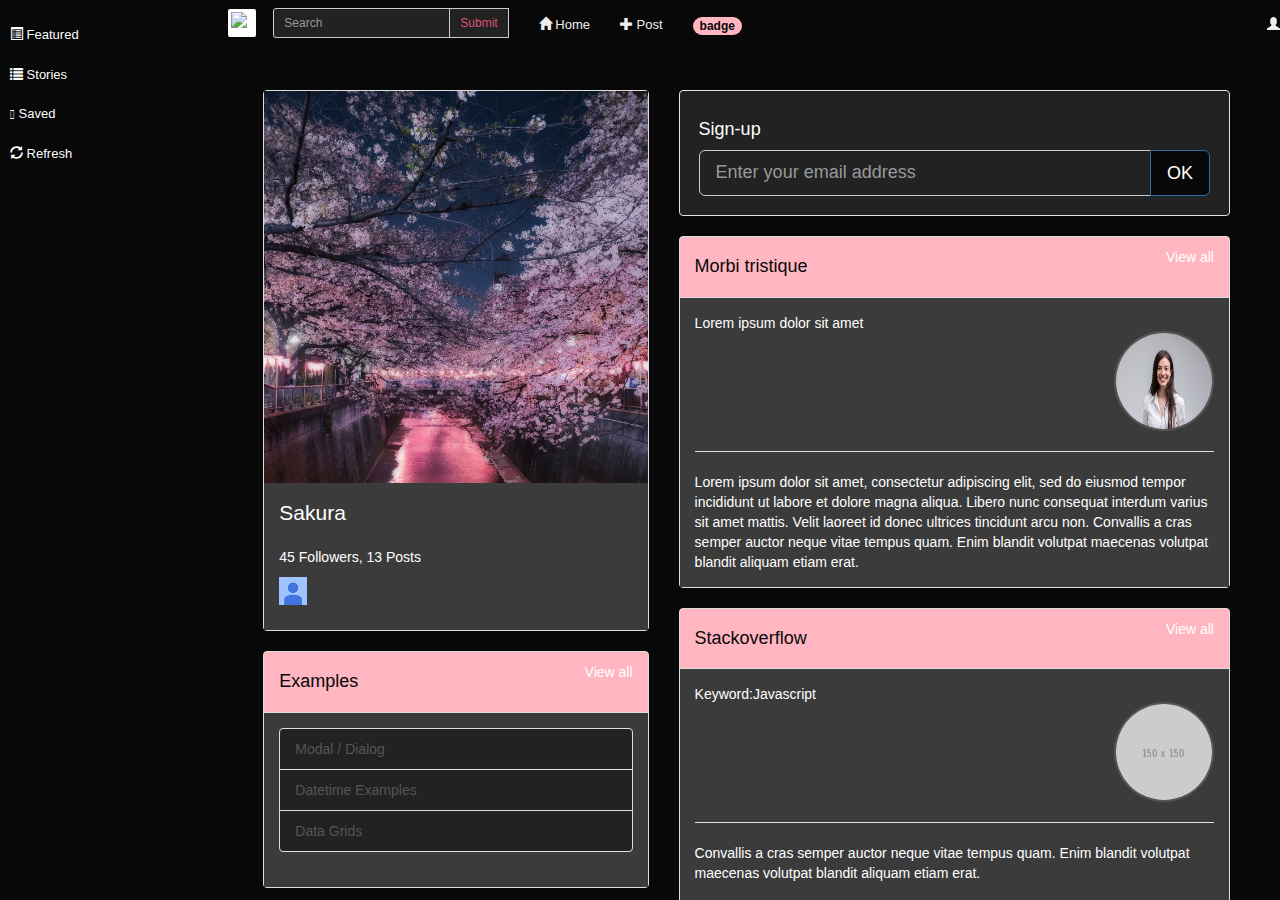
==== templates/logged_in.html @ 0c2e1bd7 "all files" ====
<!DOCTYPE html>
<html lang="en">
<head>
    <meta http-equiv="content-type" content="text/html; charset=UTF-8">
    <meta charset="utf-8">
    <title>Sakura</title>
    <link rel="icon" type="image/x-icon" href="../static/css/favi.png"/>
    <meta name="viewport" content="width=device-width, initial-scale=1, maximum-scale=1">
    <link href="../static/css/bootstrap.css" rel="stylesheet">
    <!--[if lt IE 9]>
    <script src="//html5shim.googlecode.com/svn/trunk/html5.js"></script>
    <![endif]-->
    <link href="../static/css/styles_page_two.css" rel="stylesheet">
</head>

<body>

<div class="wrapper">
    <div class="box">
        <div class="row row-offcanvas row-offcanvas-left">

            <!-- sidebar -->
            <div class="column col-sm-2 col-xs-1 sidebar-offcanvas" id="sidebar">

                <ul class="nav">
                    <li><a href="#" data-toggle="offcanvas" class="visible-xs text-center"><i
                            class="glyphicon glyphicon-chevron-right"></i></a></li>
                </ul>
                <ul class="nav hidden-xs list-unstyled hidden-xs" id="lg-menu sidebar-footer">
                    <li class="active"><a href="#featured"><i class="glyphicon glyphicon-list-alt"></i> Featured</a>
                    </li>
                    <li><a href="#stories"><i class="glyphicon glyphicon-list"></i> Stories</a></li>
                    <li><a href="#"><i class="glyphicon glyphicon-paperclip"></i> Saved</a></li>
                    <li><a href="#"><i class="glyphicon glyphicon-refresh"></i> Refresh</a></li>
                </ul>
                <!-- <ul class="list-unstyled hidden-xs" id="sidebar-footer">
                       <li>
                         <a href="http://usebootstrap.com/theme/facebook"><h3>Bootstrap</h3> <i class="glyphicon glyphicon-heart-empty"></i> Bootply</a>
                       </li>
                   </ul> -->

                <!-- tiny only nav-->
                <ul class="nav visible-xs" id="xs-menu">
                    <li><a href="#featured" class="text-center"><i class="glyphicon glyphicon-list-alt"></i></a></li>
                    <li><a href="#stories" class="text-center"><i class="glyphicon glyphicon-list"></i></a></li>
                    <li><a href="#" class="text-center"><i class="glyphicon glyphicon-paperclip"></i></a></li>
                    <li><a href="#" class="text-center"><i class="glyphicon glyphicon-refresh"></i></a></li>
                </ul>

            </div>
            <!-- /sidebar -->

            <!-- main right col -->
            <div class="column col-sm-10 col-xs-11" id="main">

                <!-- top nav -->
                <div class="navbar navbar-blue navbar-static-top">
                    <div class="navbar-header">
                        <button class="navbar-toggle" type="button" data-toggle="collapse"
                                data-target=".navbar-collapse">
                            <span class="sr-only">Toggle</span>
                            <span class="icon-bar"></span>
                            <span class="icon-bar"></span>
                            <span class="icon-bar"></span>
                        </button>
                        <a href="/"><img src="../static/images/sakura.png" alt="Sakura logo" class="logo"></a>
                    </div>
                    <nav class="collapse navbar-collapse" role="navigation">
                        <form class="navbar-form navbar-left" method="POST">
                            <div class="input-group input-group-sm" style="max-width:360px;">
                                <input class="form-control" placeholder="Search" name="srch-term" id="srch-term"
                                       type="text">
                                <div class="input-group-btn">
                                    <input class="btn btn-default" name="srch-term" id="search" type="submit"><i
                                        class="glyphicon glyphicon-search"></i></input>
                                </div>
                            </div>
                        </form>
                        <ul class="nav navbar-nav">
                            <li>
                                <a href="#"><i class="glyphicon glyphicon-home"></i> Home</a>
                            </li>
                            <li>
                                <a href="#postModal" role="button" data-toggle="modal"><i
                                        class="glyphicon glyphicon-plus"></i> Post</a>
                            </li>
                            <li>
                                <a href="#"><span class="badge">badge</span></a>
                            </li>
                            <li>
                                <div id="google_translate_element">
                                </div>
                                <script>
                                    function googleTranslateElementInit() {
                                        new google.translate.TranslateElement(
                                            {pageLanguage: 'en'},
                                            'google_translate_element'
                                        );
                                    }
                                </script>
                                <script src="https://translate.google.com/translate_a/element.js?cb=googleTranslateElementInit"></script>
                            </li>
                        </ul>
                        <ul class="nav navbar-nav navbar-right">
                            <li class="dropdown">
                                <a href="#" class="dropdown-toggle" data-toggle="dropdown"><i
                                        class="glyphicon glyphicon-user"></i></a>
                                <ul class="dropdown-menu">
                                    <li><a href="/logout">Logout</a></li>
                                    <li><a href="">More</a></li>
                                    <li><a href="">More</a></li>
                                    <li><a href="">More</a></li>
                                    <li><a href="">More</a></li>
                                </ul>
                            </li>
                        </ul>
                    </nav>
                </div>
                <!-- /top nav -->

                <div class="padding">
                    <div class="full col-sm-9">

                        <!-- content -->
                        <div class="row">

                            <!-- main col left -->
                            <div class="col-sm-5">

                                <div class="panel panel-default">
                                    <div class="panel-thumbnail"><img src="../static/images/bg_5.jpg"
                                                                      class="img-responsive"></div>
                                    <div class="panel-body">
                                        <p class="lead">Sakura</p>
                                        <p>45 Followers, 13 Posts</p>

                                        <p>
                                            <img src="../static/images/uFp_tsTJboUY7kue5XAsGAs28.png" height="28px"
                                                 width="28px">
                                        </p>
                                    </div>
                                </div>


                                <div class="panel panel-default">
                                    <div class="panel-heading"><a href="#" class="pull-right">View all</a> <h4>
                                        Examples</h4></div>
                                    <div class="panel-body">
                                        <div class="list-group">
                                            <a href="http://usebootstrap.com/theme/facebook" class="list-group-item">Modal
                                                / Dialog</a>
                                            <a href="http://usebootstrap.com/theme/facebook" class="list-group-item">Datetime
                                                Examples</a>
                                            <a href="http://usebootstrap.com/theme/facebook" class="list-group-item">Data
                                                Grids</a>
                                        </div>
                                    </div>
                                </div>

                                <div class="well">
                                    <form class="form-horizontal" role="form">
                                        <h4>What's New</h4>
                                        <div class="form-group" style="padding:14px;">
                                            <textarea class="form-control" placeholder="Update your status"></textarea>
                                        </div>
                                        <button class="btn btn-primary pull-right" type="button">Post</button>
                                        <ul class="list-inline">
                                            <li><a href=""><i class="glyphicon glyphicon-upload"></i></a></li>
                                            <li><a href=""><i class="glyphicon glyphicon-camera"></i></a></li>
                                            <li><a href=""><i class="glyphicon glyphicon-map-marker"></i></a></li>
                                        </ul>
                                    </form>
                                </div>

                                <div class="panel panel-default">
                                    <div class="panel-heading"><a href="#" class="pull-right">View all</a> <h4>More
                                        Templates</h4></div>
                                    <div class="panel-body">
                                        <img src="../static/images/150x150.gif" class="img-circle pull-right"> <a
                                            href="#">Free @Bootply</a>
                                        <div class="clearfix"></div>
                                        In massa tempor nec feugiat. Lectus sit amet est placerat in egestas erat
                                        imperdiet. Elit scelerisque mauris pellentesque pulvinar.
                                        <hr>
                                        <ul class="list-unstyled">
                                            <li><a href="http://usebootstrap.com/theme/facebook">Dashboard</a></li>
                                            <li><a href="http://usebootstrap.com/theme/facebook">Darkside</a></li>
                                            <li><a href="http://usebootstrap.com/theme/facebook">Greenfield</a></li>
                                        </ul>
                                    </div>
                                </div>

                                <div class="panel panel-default">
                                    <div class="panel-heading"><h4>What Is Sakura?</h4></div>
                                    <div class="panel-body">
                                        Lorem ipsum dolor sit amet, consectetur adipiscing elit, sed do eiusmod tempor
                                        incididunt ut labore et dolore magna aliqua. Rhoncus aenean vel elit
                                        scelerisque. Lorem mollis aliquam ut porttitor leo. A diam sollicitudin tempor
                                        id eu nisl nunc mi. Nibh tortor id aliquet lectus proin nibh nisl condimentum
                                        id. Eget felis eget nunc lobortis mattis aliquam faucibus. At imperdiet dui
                                        accumsan sit amet. Non arcu risus quis varius quam quisque id. Condimentum
                                        mattis pellentesque id nibh tortor id aliquet. Feugiat sed lectus vestibulum
                                        mattis ullamcorper.
                                    </div>
                                </div>


                            </div>

                            <!-- main col right -->
                            <div class="col-sm-7">

                                <div class="well">
                                    <form class="form">
                                        <h4>Sign-up</h4>
                                        <div class="input-group text-center">
                                            <input class="form-control input-lg" placeholder="Enter your email address"
                                                   type="text">
                                            <span class="input-group-btn"><button class="btn btn-lg btn-primary"
                                                                                  type="button">OK</button></span>
                                        </div>
                                    </form>
                                </div>

                                <div class="panel panel-default">
                                    <div class="panel-heading"><a href="#" class="pull-right">View all</a> <h4>Morbi
                                        tristique</h4></div>
                                    <div class="panel-body">
                                        <p><img src="../static/images/profile.jpg" class="img-circle pull-right"> <a
                                                href="#">Lorem ipsum dolor sit amet</a></p>
                                        <div class="clearfix"></div>
                                        <hr>
                                        Lorem ipsum dolor sit amet, consectetur adipiscing elit, sed do eiusmod tempor
                                        incididunt ut labore et dolore magna aliqua. Libero nunc consequat interdum
                                        varius sit amet mattis. Velit laoreet id donec ultrices tincidunt arcu non.
                                        Convallis a cras semper auctor neque vitae tempus quam. Enim blandit volutpat
                                        maecenas volutpat blandit aliquam etiam erat.
                                    </div>
                                </div>

                                <div class="panel panel-default">
                                    <div class="panel-heading"><a href="#" class="pull-right">View all</a> <h4>
                                        Stackoverflow</h4></div>
                                    <div class="panel-body">
                                        <img src="../static/images/150x150.gif" class="img-circle pull-right"> <a
                                            href="#">Keyword:Javascript</a>
                                        <div class="clearfix"></div>
                                        <hr>

                                        <p>Convallis a cras semper auctor neque vitae tempus quam. Enim blandit volutpat
                                            maecenas volutpat blandit aliquam etiam erat.</p>

                                        <hr>
                                        <form>
                                            <div class="input-group">
                                                <div class="input-group-btn">
                                                    <button class="btn btn-default">+1</button>
                                                    <button class="btn btn-default"><i
                                                            class="glyphicon glyphicon-share"></i></button>
                                                </div>
                                                <input class="form-control" placeholder="Add a comment.." type="text">
                                            </div>
                                        </form>

                                    </div>
                                </div>

                                <div class="panel panel-default">
                                    <div class="panel-heading"><a href="#" class="pull-right">View all</a> <h4>Portlet
                                        Heading</h4></div>
                                    <div class="panel-body">
                                        <ul class="list-group">
                                            <li class="list-group-item">Modals</li>
                                            <li class="list-group-item">Sliders / Carousel</li>
                                            <li class="list-group-item">Thumbnails</li>
                                        </ul>
                                    </div>
                                </div>

                                <div class="panel panel-default">
                                    <div class="panel-thumbnail"><img src="../static/images/bg_4.jpg"
                                                                      class="img-responsive"></div>
                                    <div class="panel-body">
                                        <p class="lead">Social Good</p>
                                        <p>1,200 Followers, 83 Posts</p>

                                        <p>
                                            <img src="../static/images/photo.jpg" height="28px" width="28px">
                                            <img src="../static/images/photo.png" height="28px" width="28px">
                                            <img src="../static/images/photo_002.jpg" height="28px" width="28px">
                                        </p>
                                    </div>
                                </div>

                            </div>
                        </div><!--/row-->

                        <!-- <div class="row">
                          <div class=".col-sm-9.full">
                            <a href="#">Twitter</a> <small class="text-muted">|</small> <a href="#">Facebook</a> <small class="text-muted">|</small> <a href="#">Google+</a>
                          </div>
                        </div>

                        <div class="row" id="footer">
                          <div class="col-sm-6">

                          </div>
                          <div class="col-sm-6">
                            <p>
                            <a href="#" class="pull-right">�Copyright 2021</a>
                            </p>
                          </div>
                        </div> -->
                        <footer class="footer footer-dark">sakura</footer>
                        <hr>

                        <!-- <h4 class="text-center">
                        <a href="http://usebootstrap.com/theme/facebook" target="ext">Download this Template @Bootply</a>
                        </h4> -->

                        <hr>


                    </div><!-- /col-9 -->
                </div><!-- /padding -->
            </div>
            <!-- /main -->

        </div>
    </div>
</div>


<!--post modal-->
<div id="postModal" class="modal fade" tabindex="-1" role="dialog" aria-hidden="true">
    <div class="modal-dialog">
        <div class="modal-content">
            <div class="modal-header">
                <button type="button" class="close" data-dismiss="modal" aria-hidden="true">�</button>
                Update Status
            </div>
            <div class="modal-body">
                <form class="form center-block">
                    <div class="form-group">
                        <textarea class="form-control input-lg" autofocus=""
                                  placeholder="What do you want to share?"></textarea>
                    </div>
                </form>
            </div>
            <div class="modal-footer">
                <div>
                    <button class="btn btn-primary btn-sm" data-dismiss="modal" aria-hidden="true">Post</button>
                    <ul class="pull-left list-inline">
                        <li><a href=""><i class="glyphicon glyphicon-upload"></i></a></li>
                        <li><a href=""><i class="glyphicon glyphicon-camera"></i></a></li>
                        <li><a href=""><i class="glyphicon glyphicon-map-marker"></i></a></li>
                    </ul>
                </div>
            </div>
        </div>
    </div>
</div>

<script type="text/javascript" src="../static/js/jquery.js"></script>
<script type="text/javascript" src="../static/js/bootstrap.js"></script>
<script type="text/javascript">
    $(document).ready(function () {
        $('[data-toggle=offcanvas]').click(function () {
            $(this).toggleClass('visible-xs text-center');
            $(this).find('i').toggleClass('glyphicon-chevron-right glyphicon-chevron-left');
            $('.row-offcanvas').toggleClass('active');
            $('#lg-menu').toggleClass('hidden-xs').toggleClass('visible-xs');
            $('#xs-menu').toggleClass('visible-xs').toggleClass('hidden-xs');
            $('#btnShow').toggle();
        });
    });
</script>
<script type="text/javascript">
    function googleTranslateElementInit() {
        new google.translate.TranslateElement(
            {pageLanguage: 'en'},
            'google_translate_element'
        );
    }
</script>

<script type="text/javascript"
        src="https://translate.google.com/translate_a/element.js?cb=googleTranslateElementInit"></script>
</body>
</html>
---- static/css/styles_page_two.css ----
/* custom template */
html,
body {
  height: 100%;
  font-family: verdana, arial, sans-serif;
  color: #080808;
}

.nav {
  font-family: Arial, sans-serif;
  font-size: 13px;
}

a {
  color: #fff;
}

a:hover {
  text-decoration: none;
}

hr {
  border-color: #dedede;
}

.wrapper,
.row {
  height: 100%;
  margin-left: 0;
  margin-right: 0;
}

.wrapper:before,
.wrapper:after,
.column:before,
.column:after {
  content: "";
  display: table;
}

.wrapper:after,
.column:after {
  clear: both;
}

.column {
  height: 100%;
  overflow: auto;
  *zoom: 1;
}

.column .padding {
  padding: 20px;
}

.full {
  padding-top: 70px;
}

.box {
  bottom: 0; /* increase for footer use */
  left: 0;
  position: absolute;
  right: 0;
  top: 0;
  background-color: #080808;
  /*
    background-image:url('/assets/example/bg_suburb.jpg');
    background-size:cover;
    background-attachment:fixed;
  */
}

.divider {
  margin-top: 32px;
}

.navbar-blue {
  border-width: 0;
  background-color: #080808;
  color: #ffffff;
  font-family: arial, sans-serif;
  top: 0;
  position: fixed;
  width: inherit;
}

.navbar-blue li > a,
.navbar-toggle {
  color: #efefef;
}

.navbar-blue .dropdown-menu li a {
  color: #db5777;
}
.navbar-blue .dropdown-menu li > a {
  padding-left: 30px;
}

.navbar-blue li > a:hover,
.navbar-blue li > a:focus,
.navbar-blue .open,
.navbar-blue .open > a,
.navbar-blue .open > a:hover,
.navbar-blue .open > a:focus {
  background-color: #db5777;
  color: #fff;
}

#main {
  background-color: #080808;
  padding-left: 0;
  padding-right: 0;
}
#main .img-circle {
  margin-top: 18px;
  height: 100px;
  width: 100px;
  border: 2px solid #555;
}

#sidebar {
  padding: 0px;
  padding-top: 15px;
}

#sidebar,
#sidebar a,
#sidebar-footer a {
  color: #ffffff;
  background-color: transparent;
  text-shadow: 0 0 2px #000000;
  padding-left: 5px;
}
#sidebar .nav li > a:hover {
  background-color: #db5777;
}

.logo {
  display: block;
  padding: 3px;
  background-color: #fff;
  color: #080808;
  height: 28px;
  width: 28px;
  margin: 9px;
  margin-right: 2px;
  margin-left: 15px;
  font-size: 20px;
  font-weight: 700;
  text-align: center;
  text-decoration: none;
  text-shadow: 0 0 1px;
  border-radius: 2px;
}
#sidebar-footer {
  background-color: #db5777;
  position: absolute;
  bottom: 5px;
  padding: 5px;
}
#footer {
  margin-bottom: 20px;
}

/* bootstrap overrides */

h1,
h2,
h3 {
  font-weight: 800;
}

.navbar-toggle,
.close {
  outline: 0;
}

.navbar-toggle .icon-bar {
  background-color: #ffb6c1;
}
.list-group-item {
  background-color: #222222;
}

.btn-primary,
.label-primary,
.list-group-item.active,
.list-group-item.active:hover,
.list-group-item.active:focus {
  background-color: #080808;
  color: #fffffe;
}
.btn-default {
  color: #db5777;
  text-shadow: 0 0 1px rgba(0, 0, 0, 0.3);
  background-color: #222222;
}
.form-control {
  background-color: #222222;
  color: #fff;
}
.form-control input-lg {
  background-color: #222222;
}
.panel textarea,
.well textarea,
textarea.form-control {
  resize:vertical;
  background-color: #222222;

}

.badge {
  color: #080808;
  background-color: #ffb6c1;
}
.badge:hover,
.badge-inverse {
  background-color: #080808;
  color: #fff;
}

.jumbotron {
  background-color: transparent;
}
.label-default {
  background-color: #ffb6c1;
}
.page-header {
  margin-top: 55px;
  padding-top: 9px;
  border-top: 1px solid #eeeeee;
  font-weight: 700;
  text-transform: uppercase;
  letter-spacing: 2px;
}

.panel-default .panel-heading {
  background-color: #ffb6c1;
  color: #080808;
}
.panel-body {
  background-color: rgb(59, 59, 59);
  color: #fff;
}

.col-sm-9.full {
  width: 100%;
}

.modal-header,
.modal-footer {
  background-color: #ffb6c1;
  font-weight: 800;
  font-size: 12px;
}

.modal-footer i,
.well i {
  font-size: 20px;
  color: #222222;
}
.well {
  background-color: #222222;
  color: #fff;
}
.modal-body {
  padding: 0px;
}

.modal-body textarea.form-control {
  resize: none;
  border: 0;
  box-shadow: 0 0 0;
}

small.text-muted {
  font-family: courier, courier-new, monospace;
}

/* adjust the contents on smaller devices */
@media (max-width: 768px) {
  .column .padding {
    padding: 7px;
  }

  .full {
    padding-top: 20px;
  }

  .navbar-blue {
    background-color: #080808;
    top: 0;
    width: 100%;
    position: relative;
  }
}

/*
 * off canvas sidebar
 * --------------------------------------------------
 */
@media screen and (max-width: 768px) {
  .row-offcanvas {
    position: relative;
    -webkit-transition: all 0.25s ease-out;
    -moz-transition: all 0.25s ease-out;
    transition: all 0.25s ease-out;
  }

  .row-offcanvas-left.active {
    left: 33%;
  }

  .row-offcanvas-left.active .sidebar-offcanvas {
    left: -33%;
    position: absolute;
    top: 0;
    width: 33%;
    margin-left: 5px;
  }

  #sidebar,
  #sidebar a,
  #sidebar-footer a {
    padding-left: 3px;
  }
}
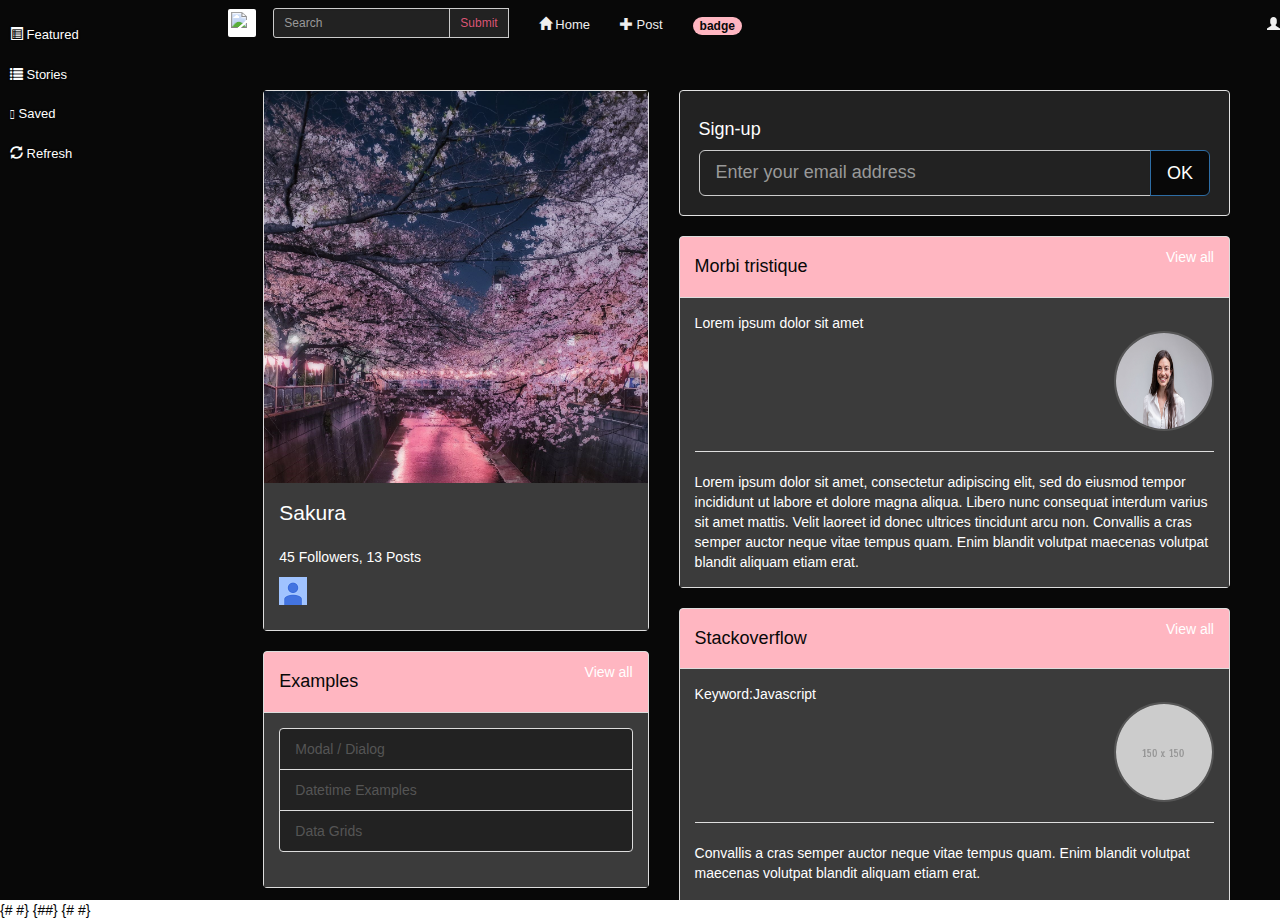
==== commit 3a573ef1: "Update logged_in.html" ====
--- a/templates/logged_in.html
+++ b/templates/logged_in.html
@@ -1,10 +1,11 @@
 <!DOCTYPE html>
 <html lang="en">
+
 <head>
     <meta http-equiv="content-type" content="text/html; charset=UTF-8">
     <meta charset="utf-8">
     <title>Sakura</title>
-    <link rel="icon" type="image/x-icon" href="../static/css/favi.png"/>
+    <link rel="icon" type="image/x-icon" href="../static/css/favi.png" />
     <meta name="viewport" content="width=device-width, initial-scale=1, maximum-scale=1">
     <link href="../static/css/bootstrap.css" rel="stylesheet">
     <!--[if lt IE 9]>
@@ -15,287 +16,313 @@
 
 <body>
 
-<div class="wrapper">
-    <div class="box">
-        <div class="row row-offcanvas row-offcanvas-left">
-
-            <!-- sidebar -->
-            <div class="column col-sm-2 col-xs-1 sidebar-offcanvas" id="sidebar">
-
-                <ul class="nav">
-                    <li><a href="#" data-toggle="offcanvas" class="visible-xs text-center"><i
-                            class="glyphicon glyphicon-chevron-right"></i></a></li>
-                </ul>
-                <ul class="nav hidden-xs list-unstyled hidden-xs" id="lg-menu sidebar-footer">
-                    <li class="active"><a href="#featured"><i class="glyphicon glyphicon-list-alt"></i> Featured</a>
-                    </li>
-                    <li><a href="#stories"><i class="glyphicon glyphicon-list"></i> Stories</a></li>
-                    <li><a href="#"><i class="glyphicon glyphicon-paperclip"></i> Saved</a></li>
-                    <li><a href="#"><i class="glyphicon glyphicon-refresh"></i> Refresh</a></li>
-                </ul>
-                <!-- <ul class="list-unstyled hidden-xs" id="sidebar-footer">
+    <div class="wrapper">
+        <div class="box">
+            <div class="row row-offcanvas row-offcanvas-left">
+
+                <!-- sidebar -->
+                <div class="column col-sm-2 col-xs-1 sidebar-offcanvas" id="sidebar">
+
+                    <ul class="nav">
+                        <li><a href="#" data-toggle="offcanvas" class="visible-xs text-center"><i
+                                    class="glyphicon glyphicon-chevron-right"></i></a></li>
+                    </ul>
+                    <ul class="nav hidden-xs list-unstyled hidden-xs" id="lg-menu sidebar-footer">
+                        <li class="active"><a href="#featured"><i class="glyphicon glyphicon-list-alt"></i> Featured</a>
+                        </li>
+                        <li><a href="#stories"><i class="glyphicon glyphicon-list"></i> Stories</a></li>
+                        <li><a href="#"><i class="glyphicon glyphicon-paperclip"></i> Saved</a></li>
+                        <li><a href="#"><i class="glyphicon glyphicon-refresh"></i> Refresh</a></li>
+                    </ul>
+                    <!-- <ul class="list-unstyled hidden-xs" id="sidebar-footer">
                        <li>
                          <a href="http://usebootstrap.com/theme/facebook"><h3>Bootstrap</h3> <i class="glyphicon glyphicon-heart-empty"></i> Bootply</a>
                        </li>
                    </ul> -->
 
-                <!-- tiny only nav-->
-                <ul class="nav visible-xs" id="xs-menu">
-                    <li><a href="#featured" class="text-center"><i class="glyphicon glyphicon-list-alt"></i></a></li>
-                    <li><a href="#stories" class="text-center"><i class="glyphicon glyphicon-list"></i></a></li>
-                    <li><a href="#" class="text-center"><i class="glyphicon glyphicon-paperclip"></i></a></li>
-                    <li><a href="#" class="text-center"><i class="glyphicon glyphicon-refresh"></i></a></li>
-                </ul>
-
-            </div>
-            <!-- /sidebar -->
-
-            <!-- main right col -->
-            <div class="column col-sm-10 col-xs-11" id="main">
-
-                <!-- top nav -->
-                <div class="navbar navbar-blue navbar-static-top">
-                    <div class="navbar-header">
-                        <button class="navbar-toggle" type="button" data-toggle="collapse"
+                    <!-- tiny only nav-->
+                    <ul class="nav visible-xs" id="xs-menu">
+                        <li><a href="#featured" class="text-center"><i class="glyphicon glyphicon-list-alt"></i></a>
+                        </li>
+                        <li><a href="#stories" class="text-center"><i class="glyphicon glyphicon-list"></i></a></li>
+                        <li><a href="#" class="text-center"><i class="glyphicon glyphicon-paperclip"></i></a></li>
+                        <li><a href="#" class="text-center"><i class="glyphicon glyphicon-refresh"></i></a></li>
+                    </ul>
+
+                </div>
+                <!-- /sidebar -->
+
+                <!-- main right col -->
+                <div class="column col-sm-10 col-xs-11" id="main">
+
+                    <!-- top nav -->
+                    <div class="navbar navbar-blue navbar-static-top">
+                        <div class="navbar-header">
+                            <button class="navbar-toggle" type="button" data-toggle="collapse"
                                 data-target=".navbar-collapse">
-                            <span class="sr-only">Toggle</span>
-                            <span class="icon-bar"></span>
-                            <span class="icon-bar"></span>
-                            <span class="icon-bar"></span>
-                        </button>
-                        <a href="/"><img src="../static/images/sakura.png" alt="Sakura logo" class="logo"></a>
+                                <span class="sr-only">Toggle</span>
+                                <span class="icon-bar"></span>
+                                <span class="icon-bar"></span>
+                                <span class="icon-bar"></span>
+                            </button>
+                            <a href="/"><img src="../static/images/sakura.png" alt="Sakura logo" class="logo"></a>
+                        </div>
+                        <nav class="collapse navbar-collapse" role="navigation">
+                            <form class="navbar-form navbar-left" method="POST">
+                                <div class="input-group input-group-sm" style="max-width:360px;">
+                                    <input class="form-control" placeholder="Search" name="srch-term" id="srch-term"
+                                        type="text">
+                                    <div class="input-group-btn">
+                                        <input class="btn btn-default" name="srch-term" id="search" type="submit"><i
+                                            class="glyphicon glyphicon-search"></i></input>
+                                    </div>
+                                </div>
+                            </form>
+                            <ul class="nav navbar-nav">
+                                <li>
+                                    <a href="#"><i class="glyphicon glyphicon-home"></i> Home</a>
+                                </li>
+                                <li>
+                                    <a href="#postModal" role="button" data-toggle="modal"><i
+                                            class="glyphicon glyphicon-plus"></i> Post</a>
+                                </li>
+                                <li>
+                                    <a href="#"><span class="badge">badge</span></a>
+                                </li>
+                                <li>
+                                    <div id="google_translate_element">
+                                    </div>
+                                    <script>
+                                        function googleTranslateElementInit() {
+                                            new google.translate.TranslateElement(
+                                                { pageLanguage: 'en' },
+                                                'google_translate_element'
+                                            );
+                                        }
+                                    </script>
+                                    <script
+                                        src="https://translate.google.com/translate_a/element.js?cb=googleTranslateElementInit"></script>
+                                </li>
+                            </ul>
+                            <ul class="nav navbar-nav navbar-right">
+                                <li class="dropdown">
+                                    <a href="#" class="dropdown-toggle" data-toggle="dropdown"><i
+                                            class="glyphicon glyphicon-user"></i></a>
+                                    <ul class="dropdown-menu">
+                                        <li><a href="/logout">Logout</a></li>
+                                        <li><a href="">More</a></li>
+                                        <li><a href="">More</a></li>
+                                        <li><a href="">More</a></li>
+                                        <li><a href="">More</a></li>
+                                    </ul>
+                                </li>
+                            </ul>
+                        </nav>
                     </div>
-                    <nav class="collapse navbar-collapse" role="navigation">
-                        <form class="navbar-form navbar-left" method="POST">
-                            <div class="input-group input-group-sm" style="max-width:360px;">
-                                <input class="form-control" placeholder="Search" name="srch-term" id="srch-term"
-                                       type="text">
-                                <div class="input-group-btn">
-                                    <input class="btn btn-default" name="srch-term" id="search" type="submit"><i
-                                        class="glyphicon glyphicon-search"></i></input>
+                    <!-- /top nav -->
+
+                    <div class="padding">
+                        <div class="full col-sm-9">
+
+                            <!-- content -->
+                            <div class="row">
+
+                                <!-- main col left -->
+                                <div class="col-sm-5">
+
+                                    <div class="panel panel-default">
+                                        <div class="panel-thumbnail"><img src="../static/images/bg_5.jpg"
+                                                class="img-responsive"></div>
+                                        <div class="panel-body">
+                                            <p class="lead">Sakura</p>
+                                            <p>45 Followers, 13 Posts</p>
+
+                                            <p>
+                                                <img src="../static/images/uFp_tsTJboUY7kue5XAsGAs28.png" height="28px"
+                                                    width="28px">
+                                            </p>
+                                        </div>
+                                    </div>
+
+
+                                    <div class="panel panel-default">
+                                        <div class="panel-heading"><a href="#" class="pull-right">View all</a>
+                                            <h4>
+                                                Examples</h4>
+                                        </div>
+                                        <div class="panel-body">
+                                            <div class="list-group">
+                                                <a href="http://usebootstrap.com/theme/facebook"
+                                                    class="list-group-item">Modal
+                                                    / Dialog</a>
+                                                <a href="http://usebootstrap.com/theme/facebook"
+                                                    class="list-group-item">Datetime
+                                                    Examples</a>
+                                                <a href="http://usebootstrap.com/theme/facebook"
+                                                    class="list-group-item">Data
+                                                    Grids</a>
+                                            </div>
+                                        </div>
+                                    </div>
+
+                                    <div class="well">
+                                        <form class="form-horizontal" role="form">
+                                            <h4>What's New</h4>
+                                            <div class="form-group" style="padding:14px;">
+                                                <textarea class="form-control"
+                                                    placeholder="Update your status"></textarea>
+                                            </div>
+                                            <button class="btn btn-primary pull-right" type="button">Post</button>
+                                            <ul class="list-inline">
+                                                <li><a href=""><i class="glyphicon glyphicon-upload"></i></a></li>
+                                                <li><a href=""><i class="glyphicon glyphicon-camera"></i></a></li>
+                                                <li><a href=""><i class="glyphicon glyphicon-map-marker"></i></a></li>
+                                            </ul>
+                                        </form>
+                                    </div>
+
+                                    <div class="panel panel-default">
+                                        <div class="panel-heading"><a href="#" class="pull-right">View all</a>
+                                            <h4>More
+                                                Templates</h4>
+                                        </div>
+                                        <div class="panel-body">
+                                            <img src="../static/images/150x150.gif" class="img-circle pull-right"> <a
+                                                href="#">Free @Bootply</a>
+                                            <div class="clearfix"></div>
+                                            In massa tempor nec feugiat. Lectus sit amet est placerat in egestas erat
+                                            imperdiet. Elit scelerisque mauris pellentesque pulvinar.
+                                            <hr>
+                                            <ul class="list-unstyled">
+                                                <li><a href="http://usebootstrap.com/theme/facebook">Dashboard</a></li>
+                                                <li><a href="http://usebootstrap.com/theme/facebook">Darkside</a></li>
+                                                <li><a href="http://usebootstrap.com/theme/facebook">Greenfield</a></li>
+                                            </ul>
+                                        </div>
+                                    </div>
+
+                                    <div class="panel panel-default">
+                                        <div class="panel-heading">
+                                            <h4>What Is Sakura?</h4>
+                                        </div>
+                                        <div class="panel-body">
+                                            Lorem ipsum dolor sit amet, consectetur adipiscing elit, sed do eiusmod
+                                            tempor
+                                            incididunt ut labore et dolore magna aliqua. Rhoncus aenean vel elit
+                                            scelerisque. Lorem mollis aliquam ut porttitor leo. A diam sollicitudin
+                                            tempor
+                                            id eu nisl nunc mi. Nibh tortor id aliquet lectus proin nibh nisl
+                                            condimentum
+                                            id. Eget felis eget nunc lobortis mattis aliquam faucibus. At imperdiet dui
+                                            accumsan sit amet. Non arcu risus quis varius quam quisque id. Condimentum
+                                            mattis pellentesque id nibh tortor id aliquet. Feugiat sed lectus vestibulum
+                                            mattis ullamcorper.
+                                        </div>
+                                    </div>
+
+
+                                </div>
+
+                                <!-- main col right -->
+                                <div class="col-sm-7">
+
+                                    <div class="well">
+                                        <form class="form">
+                                            <h4>Sign-up</h4>
+                                            <div class="input-group text-center">
+                                                <input class="form-control input-lg"
+                                                    placeholder="Enter your email address" type="text">
+                                                <span class="input-group-btn"><button class="btn btn-lg btn-primary"
+                                                        type="button">OK</button></span>
+                                            </div>
+                                        </form>
+                                    </div>
+
+                                    <div class="panel panel-default">
+                                        <div class="panel-heading"><a href="#" class="pull-right">View all</a>
+                                            <h4>Morbi
+                                                tristique</h4>
+                                        </div>
+                                        <div class="panel-body">
+                                            <p><img src="../static/images/profile.jpg" class="img-circle pull-right"> <a
+                                                    href="#">Lorem ipsum dolor sit amet</a></p>
+                                            <div class="clearfix"></div>
+                                            <hr>
+                                            Lorem ipsum dolor sit amet, consectetur adipiscing elit, sed do eiusmod
+                                            tempor
+                                            incididunt ut labore et dolore magna aliqua. Libero nunc consequat interdum
+                                            varius sit amet mattis. Velit laoreet id donec ultrices tincidunt arcu non.
+                                            Convallis a cras semper auctor neque vitae tempus quam. Enim blandit
+                                            volutpat
+                                            maecenas volutpat blandit aliquam etiam erat.
+                                        </div>
+                                    </div>
+
+                                    <div class="panel panel-default">
+                                        <div class="panel-heading"><a href="#" class="pull-right">View all</a>
+                                            <h4>
+                                                Stackoverflow</h4>
+                                        </div>
+                                        <div class="panel-body">
+                                            <img src="../static/images/150x150.gif" class="img-circle pull-right"> <a
+                                                href="#">Keyword:Javascript</a>
+                                            <div class="clearfix"></div>
+                                            <hr>
+
+                                            <p>Convallis a cras semper auctor neque vitae tempus quam. Enim blandit
+                                                volutpat
+                                                maecenas volutpat blandit aliquam etiam erat.</p>
+
+                                            <hr>
+                                            <form>
+                                                <div class="input-group">
+                                                    <div class="input-group-btn">
+                                                        <button class="btn btn-default">+1</button>
+                                                        <button class="btn btn-default"><i
+                                                                class="glyphicon glyphicon-share"></i></button>
+                                                    </div>
+                                                    <input class="form-control" placeholder="Add a comment.."
+                                                        type="text">
+                                                </div>
+                                            </form>
+
+                                        </div>
+                                    </div>
+
+                                    <div class="panel panel-default">
+                                        <div class="panel-heading"><a href="#" class="pull-right">View all</a>
+                                            <h4>Portlet
+                                                Heading</h4>
+                                        </div>
+                                        <div class="panel-body">
+                                            <ul class="list-group">
+                                                <li class="list-group-item">Modals</li>
+                                                <li class="list-group-item">Sliders / Carousel</li>
+                                                <li class="list-group-item">Thumbnails</li>
+                                            </ul>
+                                        </div>
+                                    </div>
+
+                                    <div class="panel panel-default">
+                                        <div class="panel-thumbnail"><img src="../static/images/bg_4.jpg"
+                                                class="img-responsive"></div>
+                                        <div class="panel-body">
+                                            <p class="lead">Social Good</p>
+                                            <p>1,200 Followers, 83 Posts</p>
+
+                                            <p>
+                                                <img src="../static/images/photo.jpg" height="28px" width="28px">
+                                                <img src="../static/images/photo.png" height="28px" width="28px">
+                                                <img src="../static/images/photo_002.jpg" height="28px" width="28px">
+                                            </p>
+                                        </div>
+                                    </div>
+
                                 </div>
                             </div>
-                        </form>
-                        <ul class="nav navbar-nav">
-                            <li>
-                                <a href="#"><i class="glyphicon glyphicon-home"></i> Home</a>
-                            </li>
-                            <li>
-                                <a href="#postModal" role="button" data-toggle="modal"><i
-                                        class="glyphicon glyphicon-plus"></i> Post</a>
-                            </li>
-                            <li>
-                                <a href="#"><span class="badge">badge</span></a>
-                            </li>
-                            <li>
-                                <div id="google_translate_element">
-                                </div>
-                                <script>
-                                    function googleTranslateElementInit() {
-                                        new google.translate.TranslateElement(
-                                            {pageLanguage: 'en'},
-                                            'google_translate_element'
-                                        );
-                                    }
-                                </script>
-                                <script src="https://translate.google.com/translate_a/element.js?cb=googleTranslateElementInit"></script>
-                            </li>
-                        </ul>
-                        <ul class="nav navbar-nav navbar-right">
-                            <li class="dropdown">
-                                <a href="#" class="dropdown-toggle" data-toggle="dropdown"><i
-                                        class="glyphicon glyphicon-user"></i></a>
-                                <ul class="dropdown-menu">
-                                    <li><a href="/logout">Logout</a></li>
-                                    <li><a href="">More</a></li>
-                                    <li><a href="">More</a></li>
-                                    <li><a href="">More</a></li>
-                                    <li><a href="">More</a></li>
-                                </ul>
-                            </li>
-                        </ul>
-                    </nav>
-                </div>
-                <!-- /top nav -->
-
-                <div class="padding">
-                    <div class="full col-sm-9">
-
-                        <!-- content -->
-                        <div class="row">
-
-                            <!-- main col left -->
-                            <div class="col-sm-5">
-
-                                <div class="panel panel-default">
-                                    <div class="panel-thumbnail"><img src="../static/images/bg_5.jpg"
-                                                                      class="img-responsive"></div>
-                                    <div class="panel-body">
-                                        <p class="lead">Sakura</p>
-                                        <p>45 Followers, 13 Posts</p>
-
-                                        <p>
-                                            <img src="../static/images/uFp_tsTJboUY7kue5XAsGAs28.png" height="28px"
-                                                 width="28px">
-                                        </p>
-                                    </div>
-                                </div>
-
-
-                                <div class="panel panel-default">
-                                    <div class="panel-heading"><a href="#" class="pull-right">View all</a> <h4>
-                                        Examples</h4></div>
-                                    <div class="panel-body">
-                                        <div class="list-group">
-                                            <a href="http://usebootstrap.com/theme/facebook" class="list-group-item">Modal
-                                                / Dialog</a>
-                                            <a href="http://usebootstrap.com/theme/facebook" class="list-group-item">Datetime
-                                                Examples</a>
-                                            <a href="http://usebootstrap.com/theme/facebook" class="list-group-item">Data
-                                                Grids</a>
-                                        </div>
-                                    </div>
-                                </div>
-
-                                <div class="well">
-                                    <form class="form-horizontal" role="form">
-                                        <h4>What's New</h4>
-                                        <div class="form-group" style="padding:14px;">
-                                            <textarea class="form-control" placeholder="Update your status"></textarea>
-                                        </div>
-                                        <button class="btn btn-primary pull-right" type="button">Post</button>
-                                        <ul class="list-inline">
-                                            <li><a href=""><i class="glyphicon glyphicon-upload"></i></a></li>
-                                            <li><a href=""><i class="glyphicon glyphicon-camera"></i></a></li>
-                                            <li><a href=""><i class="glyphicon glyphicon-map-marker"></i></a></li>
-                                        </ul>
-                                    </form>
-                                </div>
-
-                                <div class="panel panel-default">
-                                    <div class="panel-heading"><a href="#" class="pull-right">View all</a> <h4>More
-                                        Templates</h4></div>
-                                    <div class="panel-body">
-                                        <img src="../static/images/150x150.gif" class="img-circle pull-right"> <a
-                                            href="#">Free @Bootply</a>
-                                        <div class="clearfix"></div>
-                                        In massa tempor nec feugiat. Lectus sit amet est placerat in egestas erat
-                                        imperdiet. Elit scelerisque mauris pellentesque pulvinar.
-                                        <hr>
-                                        <ul class="list-unstyled">
-                                            <li><a href="http://usebootstrap.com/theme/facebook">Dashboard</a></li>
-                                            <li><a href="http://usebootstrap.com/theme/facebook">Darkside</a></li>
-                                            <li><a href="http://usebootstrap.com/theme/facebook">Greenfield</a></li>
-                                        </ul>
-                                    </div>
-                                </div>
-
-                                <div class="panel panel-default">
-                                    <div class="panel-heading"><h4>What Is Sakura?</h4></div>
-                                    <div class="panel-body">
-                                        Lorem ipsum dolor sit amet, consectetur adipiscing elit, sed do eiusmod tempor
-                                        incididunt ut labore et dolore magna aliqua. Rhoncus aenean vel elit
-                                        scelerisque. Lorem mollis aliquam ut porttitor leo. A diam sollicitudin tempor
-                                        id eu nisl nunc mi. Nibh tortor id aliquet lectus proin nibh nisl condimentum
-                                        id. Eget felis eget nunc lobortis mattis aliquam faucibus. At imperdiet dui
-                                        accumsan sit amet. Non arcu risus quis varius quam quisque id. Condimentum
-                                        mattis pellentesque id nibh tortor id aliquet. Feugiat sed lectus vestibulum
-                                        mattis ullamcorper.
-                                    </div>
-                                </div>
-
-
-                            </div>
-
-                            <!-- main col right -->
-                            <div class="col-sm-7">
-
-                                <div class="well">
-                                    <form class="form">
-                                        <h4>Sign-up</h4>
-                                        <div class="input-group text-center">
-                                            <input class="form-control input-lg" placeholder="Enter your email address"
-                                                   type="text">
-                                            <span class="input-group-btn"><button class="btn btn-lg btn-primary"
-                                                                                  type="button">OK</button></span>
-                                        </div>
-                                    </form>
-                                </div>
-
-                                <div class="panel panel-default">
-                                    <div class="panel-heading"><a href="#" class="pull-right">View all</a> <h4>Morbi
-                                        tristique</h4></div>
-                                    <div class="panel-body">
-                                        <p><img src="../static/images/profile.jpg" class="img-circle pull-right"> <a
-                                                href="#">Lorem ipsum dolor sit amet</a></p>
-                                        <div class="clearfix"></div>
-                                        <hr>
-                                        Lorem ipsum dolor sit amet, consectetur adipiscing elit, sed do eiusmod tempor
-                                        incididunt ut labore et dolore magna aliqua. Libero nunc consequat interdum
-                                        varius sit amet mattis. Velit laoreet id donec ultrices tincidunt arcu non.
-                                        Convallis a cras semper auctor neque vitae tempus quam. Enim blandit volutpat
-                                        maecenas volutpat blandit aliquam etiam erat.
-                                    </div>
-                                </div>
-
-                                <div class="panel panel-default">
-                                    <div class="panel-heading"><a href="#" class="pull-right">View all</a> <h4>
-                                        Stackoverflow</h4></div>
-                                    <div class="panel-body">
-                                        <img src="../static/images/150x150.gif" class="img-circle pull-right"> <a
-                                            href="#">Keyword:Javascript</a>
-                                        <div class="clearfix"></div>
-                                        <hr>
-
-                                        <p>Convallis a cras semper auctor neque vitae tempus quam. Enim blandit volutpat
-                                            maecenas volutpat blandit aliquam etiam erat.</p>
-
-                                        <hr>
-                                        <form>
-                                            <div class="input-group">
-                                                <div class="input-group-btn">
-                                                    <button class="btn btn-default">+1</button>
-                                                    <button class="btn btn-default"><i
-                                                            class="glyphicon glyphicon-share"></i></button>
-                                                </div>
-                                                <input class="form-control" placeholder="Add a comment.." type="text">
-                                            </div>
-                                        </form>
-
-                                    </div>
-                                </div>
-
-                                <div class="panel panel-default">
-                                    <div class="panel-heading"><a href="#" class="pull-right">View all</a> <h4>Portlet
-                                        Heading</h4></div>
-                                    <div class="panel-body">
-                                        <ul class="list-group">
-                                            <li class="list-group-item">Modals</li>
-                                            <li class="list-group-item">Sliders / Carousel</li>
-                                            <li class="list-group-item">Thumbnails</li>
-                                        </ul>
-                                    </div>
-                                </div>
-
-                                <div class="panel panel-default">
-                                    <div class="panel-thumbnail"><img src="../static/images/bg_4.jpg"
-                                                                      class="img-responsive"></div>
-                                    <div class="panel-body">
-                                        <p class="lead">Social Good</p>
-                                        <p>1,200 Followers, 83 Posts</p>
-
-                                        <p>
-                                            <img src="../static/images/photo.jpg" height="28px" width="28px">
-                                            <img src="../static/images/photo.png" height="28px" width="28px">
-                                            <img src="../static/images/photo_002.jpg" height="28px" width="28px">
-                                        </p>
-                                    </div>
-                                </div>
-
-                            </div>
-                        </div><!--/row-->
-
-                        <!-- <div class="row">
+                            <!--/row-->
+
+                            <!-- <div class="row">
                           <div class=".col-sm-9.full">
                             <a href="#">Twitter</a> <small class="text-muted">|</small> <a href="#">Facebook</a> <small class="text-muted">|</small> <a href="#">Google+</a>
                           </div>
@@ -311,80 +338,84 @@
                             </p>
                           </div>
                         </div> -->
-                        <footer class="footer footer-dark">sakura</footer>
-                        <hr>
-
-                        <!-- <h4 class="text-center">
+                            <footer class="footer footer-dark">sakura</footer>
+                            <hr>
+
+                            <!-- <h4 class="text-center">
                         <a href="http://usebootstrap.com/theme/facebook" target="ext">Download this Template @Bootply</a>
                         </h4> -->
 
-                        <hr>
-
-
-                    </div><!-- /col-9 -->
-                </div><!-- /padding -->
+                            <hr>
+
+
+                        </div><!-- /col-9 -->
+                    </div><!-- /padding -->
+                </div>
+                <!-- /main -->
+
             </div>
-            <!-- /main -->
-
         </div>
     </div>
-</div>
-
-
-<!--post modal-->
-<div id="postModal" class="modal fade" tabindex="-1" role="dialog" aria-hidden="true">
-    <div class="modal-dialog">
-        <div class="modal-content">
-            <div class="modal-header">
-                <button type="button" class="close" data-dismiss="modal" aria-hidden="true">�</button>
-                Update Status
-            </div>
-            <div class="modal-body">
-                <form class="form center-block">
-                    <div class="form-group">
-                        <textarea class="form-control input-lg" autofocus=""
-                                  placeholder="What do you want to share?"></textarea>
+
+
+    <!--post modal-->
+    <div id="postModal" class="modal fade" tabindex="-1" role="dialog" aria-hidden="true">
+        <div class="modal-dialog">
+            <div class="modal-content">
+                <div class="modal-header">
+                    <button type="button" class="close" data-dismiss="modal" aria-hidden="true">�</button>
+                    Update Status
+                </div>
+                <div class="modal-body">
+                    <form class="form center-block">
+                        <div class="form-group">
+                            <textarea class="form-control input-lg" autofocus=""
+                                placeholder="What do you want to share?"></textarea>
+                        </div>
+                    </form>
+                </div>
+                <div class="modal-footer">
+                    <div>
+                        <button class="btn btn-primary btn-sm" data-dismiss="modal" aria-hidden="true">Post</button>
+                        <ul class="pull-left list-inline">
+                            <li><a href=""><i class="glyphicon glyphicon-upload"></i></a></li>
+                            <li><a href=""><i class="glyphicon glyphicon-camera"></i></a></li>
+                            <li><a href=""><i class="glyphicon glyphicon-map-marker"></i></a></li>
+                        </ul>
                     </div>
-                </form>
-            </div>
-            <div class="modal-footer">
-                <div>
-                    <button class="btn btn-primary btn-sm" data-dismiss="modal" aria-hidden="true">Post</button>
-                    <ul class="pull-left list-inline">
-                        <li><a href=""><i class="glyphicon glyphicon-upload"></i></a></li>
-                        <li><a href=""><i class="glyphicon glyphicon-camera"></i></a></li>
-                        <li><a href=""><i class="glyphicon glyphicon-map-marker"></i></a></li>
-                    </ul>
                 </div>
             </div>
         </div>
     </div>
-</div>
-
-<script type="text/javascript" src="../static/js/jquery.js"></script>
-<script type="text/javascript" src="../static/js/bootstrap.js"></script>
-<script type="text/javascript">
-    $(document).ready(function () {
-        $('[data-toggle=offcanvas]').click(function () {
-            $(this).toggleClass('visible-xs text-center');
-            $(this).find('i').toggleClass('glyphicon-chevron-right glyphicon-chevron-left');
-            $('.row-offcanvas').toggleClass('active');
-            $('#lg-menu').toggleClass('hidden-xs').toggleClass('visible-xs');
-            $('#xs-menu').toggleClass('visible-xs').toggleClass('hidden-xs');
-            $('#btnShow').toggle();
+
+    <script type="text/javascript" src="../static/js/jquery.js"></script>
+    <script type="text/javascript" src="../static/js/bootstrap.js"></script>
+    <script type="text/javascript">
+        $(document).ready(function () {
+            $('[data-toggle=offcanvas]').click(function () {
+                $(this).toggleClass('visible-xs text-center');
+                $(this).find('i').toggleClass('glyphicon-chevron-right glyphicon-chevron-left');
+                $('.row-offcanvas').toggleClass('active');
+                $('#lg-menu').toggleClass('hidden-xs').toggleClass('visible-xs');
+                $('#xs-menu').toggleClass('visible-xs').toggleClass('hidden-xs');
+                $('#btnShow').toggle();
+            });
         });
-    });
-</script>
-<script type="text/javascript">
-    function googleTranslateElementInit() {
-        new google.translate.TranslateElement(
-            {pageLanguage: 'en'},
-            'google_translate_element'
-        );
-    }
-</script>
-
-<script type="text/javascript"
-        src="https://translate.google.com/translate_a/element.js?cb=googleTranslateElementInit"></script>
+    </script>
+    {#
+    <script type="text/javascript">#}
+        {#    function googleTranslateElementInit() {# }
+            {#        new google.translate.TranslateElement(#}
+            {#            { pageLanguage: 'en' },# }
+            {#            'google_translate_element'# }
+            {#        );# }
+            {# }#
+        }
+        {#</script>#}
+    {##}
+    {#
+    <script type="text/javascript" #} {#
+        src="https://translate.google.com/translate_a/element.js?cb=googleTranslateElementInit"></script>#}
 </body>
-</html>
+
+</html>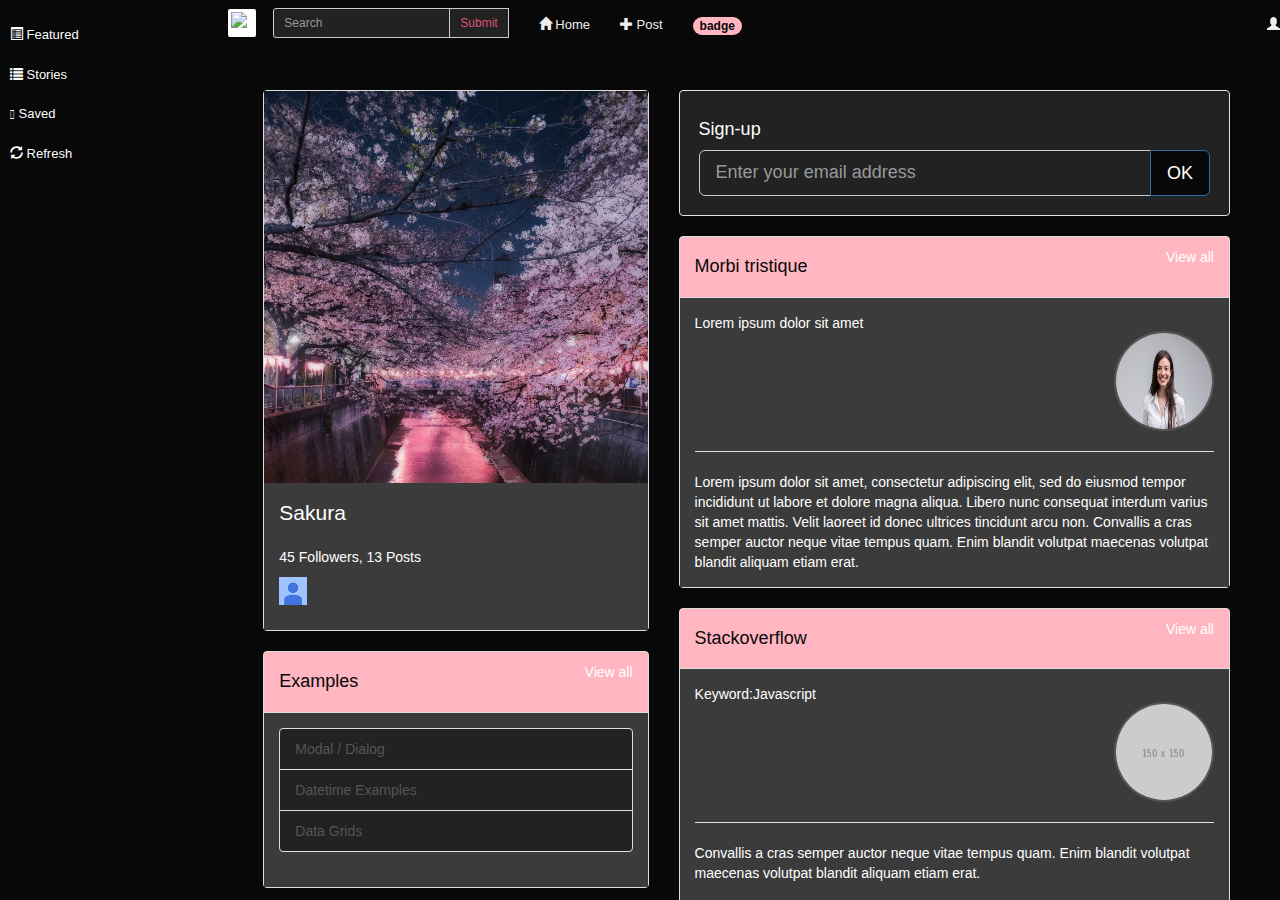
==== commit e76ba875: "Update logged_in.html" ====
--- a/templates/logged_in.html
+++ b/templates/logged_in.html
@@ -402,20 +402,6 @@
             });
         });
     </script>
-    {#
-    <script type="text/javascript">#}
-        {#    function googleTranslateElementInit() {# }
-            {#        new google.translate.TranslateElement(#}
-            {#            { pageLanguage: 'en' },# }
-            {#            'google_translate_element'# }
-            {#        );# }
-            {# }#
-        }
-        {#</script>#}
-    {##}
-    {#
-    <script type="text/javascript" #} {#
-        src="https://translate.google.com/translate_a/element.js?cb=googleTranslateElementInit"></script>#}
 </body>
 
 </html>